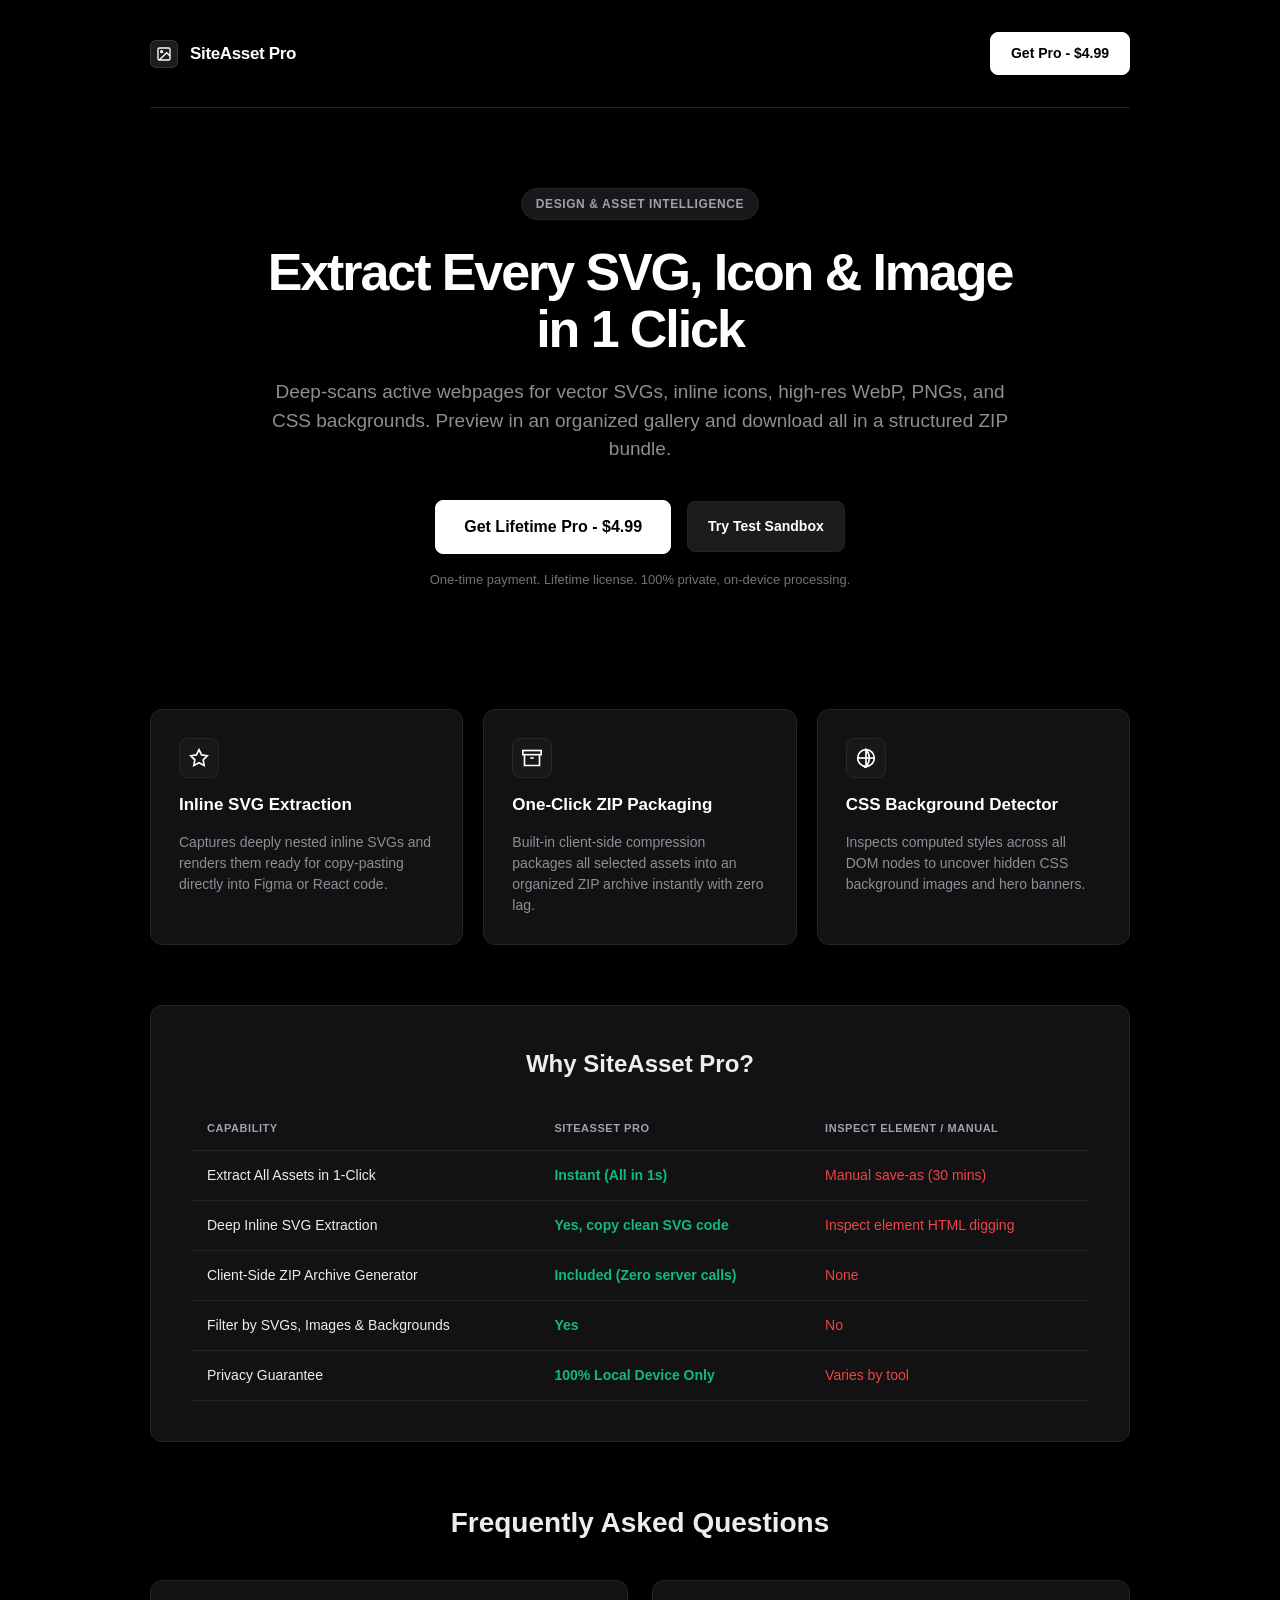
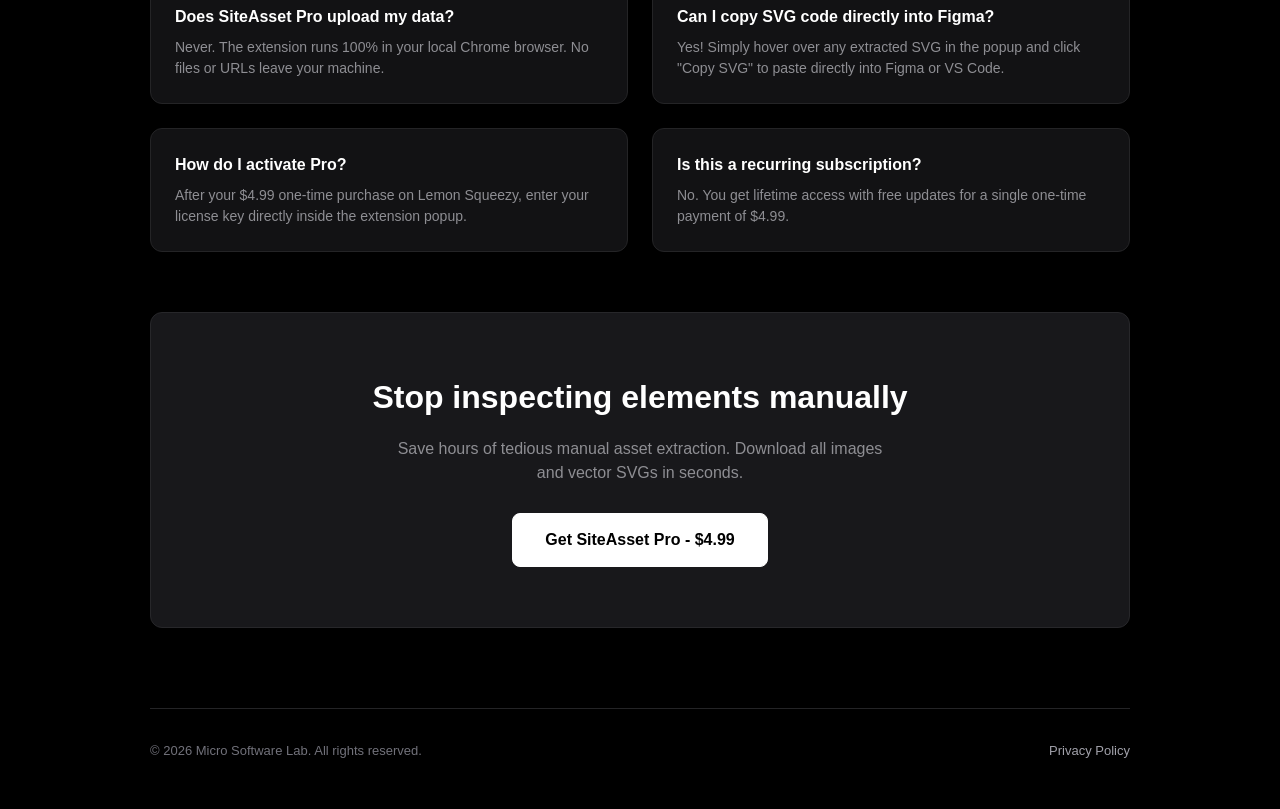
==== index.html @ fe5ff950 "feat: complete SiteAsset Pro extension with zip builder, landing page, and lemon squeezy integration" ====
<!DOCTYPE html>
<html lang="en">
<head>
  <meta charset="UTF-8">
  <meta name="viewport" content="width=device-width, initial-scale=1.0">
  <title>SiteAsset Pro - Bulk Web Asset & SVG Extractor</title>
  <meta name="description" content="Extract, preview, and download all SVGs, WebP, PNGs, and CSS background assets from any webpage in 1 click. Zero server dependency, 100% on-device.">
  <link rel="icon" type="image/png" href="icons/icon48.png">
  <style>
    :root {
      --bg: #000000;
      --card-bg: #121214;
      --border: #242426;
      --text: #ededed;
      --text-muted: #8e8e93;
      --accent: #ffffff;
      --accent-text: #000000;
      --radius: 12px;
    }
    * { box-sizing: border-box; margin: 0; padding: 0; }
    body {
      background: var(--bg);
      color: var(--text);
      font-family: -apple-system, BlinkMacSystemFont, "SF Pro Text", "Segoe UI", Roboto, Helvetica, Arial, sans-serif;
      line-height: 1.5;
      -webkit-font-smoothing: antialiased;
      padding: 0 20px;
    }
    .container {
      max-width: 980px;
      margin: 0 auto;
    }
    nav {
      display: flex;
      justify-content: space-between;
      align-items: center;
      padding: 32px 0;
      border-bottom: 1px solid var(--border);
    }
    .logo {
      display: flex;
      align-items: center;
      gap: 12px;
      font-weight: 700;
      font-size: 17px;
      letter-spacing: -0.02em;
      color: #fff;
    }
    .logo-icon {
      width: 28px;
      height: 28px;
      background: #1c1c1e;
      border: 1px solid #3a3a3c;
      border-radius: 6px;
      display: flex;
      align-items: center;
      justify-content: center;
    }
    .nav-actions {
      display: flex;
      align-items: center;
      gap: 16px;
    }
    .btn {
      display: inline-flex;
      align-items: center;
      justify-content: center;
      gap: 8px;
      padding: 10px 20px;
      border-radius: 8px;
      font-size: 14px;
      font-weight: 600;
      text-decoration: none;
      transition: all 0.15s ease;
      cursor: pointer;
    }
    .btn-primary {
      background: var(--accent);
      color: var(--accent-text);
      border: 1px solid #ffffff;
    }
    .btn-primary:hover {
      background: #e5e5ea;
      transform: translateY(-1px);
    }
    .btn-secondary {
      background: #1c1c1e;
      color: #fff;
      border: 1px solid var(--border);
    }
    .btn-secondary:hover {
      background: #2c2c2e;
    }
    header.hero {
      text-align: center;
      padding: 80px 0 60px;
      max-width: 760px;
      margin: 0 auto;
    }
    .pill {
      display: inline-flex;
      align-items: center;
      gap: 6px;
      padding: 6px 14px;
      border-radius: 999px;
      background: #18181b;
      border: 1px solid #27272a;
      font-size: 12px;
      font-weight: 600;
      color: #a1a1aa;
      margin-bottom: 24px;
      text-transform: uppercase;
      letter-spacing: 0.05em;
    }
    h1 {
      font-size: 52px;
      font-weight: 800;
      letter-spacing: -0.04em;
      line-height: 1.1;
      margin-bottom: 20px;
      color: #fff;
    }
    p.hero-sub {
      font-size: 19px;
      color: var(--text-muted);
      line-height: 1.5;
      margin-bottom: 36px;
      font-weight: 400;
    }
    .hero-cta {
      display: flex;
      justify-content: center;
      align-items: center;
      gap: 16px;
      margin-bottom: 16px;
    }
    .hero-meta {
      font-size: 13px;
      color: #71717a;
    }
    .features-grid {
      display: grid;
      grid-template-columns: repeat(auto-fit, minmax(280px, 1fr));
      gap: 20px;
      margin: 60px 0;
    }
    .feature-card {
      background: var(--card-bg);
      border: 1px solid var(--border);
      border-radius: var(--radius);
      padding: 28px;
      display: flex;
      flex-direction: column;
      gap: 14px;
    }
    .icon-box {
      width: 40px;
      height: 40px;
      border-radius: 8px;
      background: #18181b;
      border: 1px solid #27272a;
      display: flex;
      align-items: center;
      justify-content: center;
      color: #fff;
    }
    .feature-card h3 {
      font-size: 17px;
      font-weight: 600;
      color: #fff;
    }
    .feature-card p {
      font-size: 14px;
      color: var(--text-muted);
      line-height: 1.5;
    }
    .comparison-section {
      background: var(--card-bg);
      border: 1px solid var(--border);
      border-radius: var(--radius);
      padding: 40px;
      margin: 60px 0;
    }
    .comparison-section h2 {
      font-size: 24px;
      font-weight: 700;
      margin-bottom: 24px;
      text-align: center;
    }
    table {
      width: 100%;
      border-collapse: collapse;
      text-align: left;
      font-size: 14px;
    }
    th, td {
      padding: 14px 16px;
      border-bottom: 1px solid var(--border);
    }
    th {
      color: #a1a1aa;
      font-weight: 600;
      text-transform: uppercase;
      font-size: 11px;
      letter-spacing: 0.05em;
    }
    .check { color: #10b981; font-weight: 600; }
    .cross { color: #ef4444; }
    .faq-section {
      margin: 60px 0;
    }
    .faq-section h2 {
      font-size: 28px;
      font-weight: 700;
      text-align: center;
      margin-bottom: 36px;
    }
    .faq-grid {
      display: grid;
      grid-template-columns: 1fr 1fr;
      gap: 24px;
    }
    .faq-item {
      background: var(--card-bg);
      border: 1px solid var(--border);
      border-radius: var(--radius);
      padding: 24px;
    }
    .faq-item h4 {
      font-size: 16px;
      font-weight: 600;
      margin-bottom: 8px;
      color: #fff;
    }
    .faq-item p {
      font-size: 14px;
      color: var(--text-muted);
      line-height: 1.5;
    }
    .cta-banner {
      background: #18181b;
      border: 1px solid #27272a;
      border-radius: var(--radius);
      padding: 60px 24px;
      text-align: center;
      margin: 60px 0 80px;
    }
    .cta-banner h2 {
      font-size: 32px;
      font-weight: 800;
      margin-bottom: 16px;
      color: #fff;
    }
    .cta-banner p {
      color: var(--text-muted);
      max-width: 500px;
      margin: 0 auto 28px;
      font-size: 16px;
    }
    footer {
      border-top: 1px solid var(--border);
      padding: 32px 0 48px;
      display: flex;
      justify-content: space-between;
      font-size: 13px;
      color: #71717a;
    }
    footer a { color: #a1a1aa; text-decoration: none; }
    footer a:hover { color: #fff; }
    @media (max-width: 768px) {
      h1 { font-size: 36px; }
      .faq-grid { grid-template-columns: 1fr; }
    }
  </style>
</head>
<body>
  <div class="container">
    <nav>
      <div class="logo">
        <div class="logo-icon">
          <svg width="16" height="16" viewBox="0 0 24 24" fill="none" stroke="#fff" stroke-width="2">
            <rect x="3" y="3" width="18" height="18" rx="2" ry="2"></rect>
            <circle cx="8.5" cy="8.5" r="1.5"></circle>
            <polyline points="21 15 16 10 5 21"></polyline>
          </svg>
        </div>
        <span>SiteAsset Pro</span>
      </div>
      <div class="nav-actions">
        <a href="https://micro-software-lab.lemonsqueezy.com/checkout/buy/212e750c-0132-4e4e-be72-a9ae37970bdd" class="btn btn-primary">Get Pro - $4.99</a>
      </div>
    </nav>

    <header class="hero">
      <div class="pill">Design & Asset Intelligence</div>
      <h1>Extract Every SVG, Icon & Image in 1 Click</h1>
      <p class="hero-sub">Deep-scans active webpages for vector SVGs, inline icons, high-res WebP, PNGs, and CSS backgrounds. Preview in an organized gallery and download all in a structured ZIP bundle.</p>
      <div class="hero-cta">
        <a href="https://micro-software-lab.lemonsqueezy.com/checkout/buy/212e750c-0132-4e4e-be72-a9ae37970bdd" class="btn btn-primary" style="padding: 14px 28px; font-size: 16px;">Get Lifetime Pro - $4.99</a>
        <a href="demo-test.html" class="btn btn-secondary" style="padding: 14px 20px;">Try Test Sandbox</a>
      </div>
      <div class="hero-meta">One-time payment. Lifetime license. 100% private, on-device processing.</div>
    </header>

    <div class="features-grid">
      <div class="feature-card">
        <div class="icon-box">
          <svg width="20" height="20" viewBox="0 0 24 24" fill="none" stroke="currentColor" stroke-width="2">
            <path d="M12 2l3.09 6.26L22 9.27l-5 4.87 1.18 6.88L12 17.77l-6.18 3.25L7 14.14 2 9.27l6.91-1.01L12 2z"></path>
          </svg>
        </div>
        <h3>Inline SVG Extraction</h3>
        <p>Captures deeply nested inline SVGs and renders them ready for copy-pasting directly into Figma or React code.</p>
      </div>

      <div class="feature-card">
        <div class="icon-box">
          <svg width="20" height="20" viewBox="0 0 24 24" fill="none" stroke="currentColor" stroke-width="2">
            <polyline points="21 8 21 21 3 21 3 8"></polyline>
            <rect x="1" y="3" width="22" height="5"></rect>
            <line x1="10" y1="12" x2="14" y2="12"></line>
          </svg>
        </div>
        <h3>One-Click ZIP Packaging</h3>
        <p>Built-in client-side compression packages all selected assets into an organized ZIP archive instantly with zero lag.</p>
      </div>

      <div class="feature-card">
        <div class="icon-box">
          <svg width="20" height="20" viewBox="0 0 24 24" fill="none" stroke="currentColor" stroke-width="2">
            <circle cx="12" cy="12" r="10"></circle>
            <line x1="2" y1="12" x2="22" y2="12"></line>
            <path d="M12 2a15.3 15.3 0 0 1 4 10 15.3 15.3 0 0 1-4 10 15.3 15.3 0 0 1-4 10 15.3 15.3 0 0 1 4-10z"></path>
          </svg>
        </div>
        <h3>CSS Background Detector</h3>
        <p>Inspects computed styles across all DOM nodes to uncover hidden CSS background images and hero banners.</p>
      </div>
    </div>

    <div class="comparison-section">
      <h2>Why SiteAsset Pro?</h2>
      <table>
        <thead>
          <tr>
            <th>Capability</th>
            <th>SiteAsset Pro</th>
            <th>Inspect Element / Manual</th>
          </tr>
        </thead>
        <tbody>
          <tr>
            <td>Extract All Assets in 1-Click</td>
            <td class="check">Instant (All in 1s)</td>
            <td class="cross">Manual save-as (30 mins)</td>
          </tr>
          <tr>
            <td>Deep Inline SVG Extraction</td>
            <td class="check">Yes, copy clean SVG code</td>
            <td class="cross">Inspect element HTML digging</td>
          </tr>
          <tr>
            <td>Client-Side ZIP Archive Generator</td>
            <td class="check">Included (Zero server calls)</td>
            <td class="cross">None</td>
          </tr>
          <tr>
            <td>Filter by SVGs, Images & Backgrounds</td>
            <td class="check">Yes</td>
            <td class="cross">No</td>
          </tr>
          <tr>
            <td>Privacy Guarantee</td>
            <td class="check">100% Local Device Only</td>
            <td class="cross">Varies by tool</td>
          </tr>
        </tbody>
      </table>
    </div>

    <div class="faq-section">
      <h2>Frequently Asked Questions</h2>
      <div class="faq-grid">
        <div class="faq-item">
          <h4>Does SiteAsset Pro upload my data?</h4>
          <p>Never. The extension runs 100% in your local Chrome browser. No files or URLs leave your machine.</p>
        </div>
        <div class="faq-item">
          <h4>Can I copy SVG code directly into Figma?</h4>
          <p>Yes! Simply hover over any extracted SVG in the popup and click "Copy SVG" to paste directly into Figma or VS Code.</p>
        </div>
        <div class="faq-item">
          <h4>How do I activate Pro?</h4>
          <p>After your $4.99 one-time purchase on Lemon Squeezy, enter your license key directly inside the extension popup.</p>
        </div>
        <div class="faq-item">
          <h4>Is this a recurring subscription?</h4>
          <p>No. You get lifetime access with free updates for a single one-time payment of $4.99.</p>
        </div>
      </div>
    </div>

    <div class="cta-banner">
      <h2>Stop inspecting elements manually</h2>
      <p>Save hours of tedious manual asset extraction. Download all images and vector SVGs in seconds.</p>
      <a href="https://micro-software-lab.lemonsqueezy.com/checkout/buy/212e750c-0132-4e4e-be72-a9ae37970bdd" class="btn btn-primary" style="padding: 14px 32px; font-size: 16px;">Get SiteAsset Pro - $4.99</a>
    </div>

    <footer>
      <div>&copy; 2026 Micro Software Lab. All rights reserved.</div>
      <div>
        <a href="privacy.html">Privacy Policy</a>
      </div>
    </footer>
  </div>
</body>
</html>
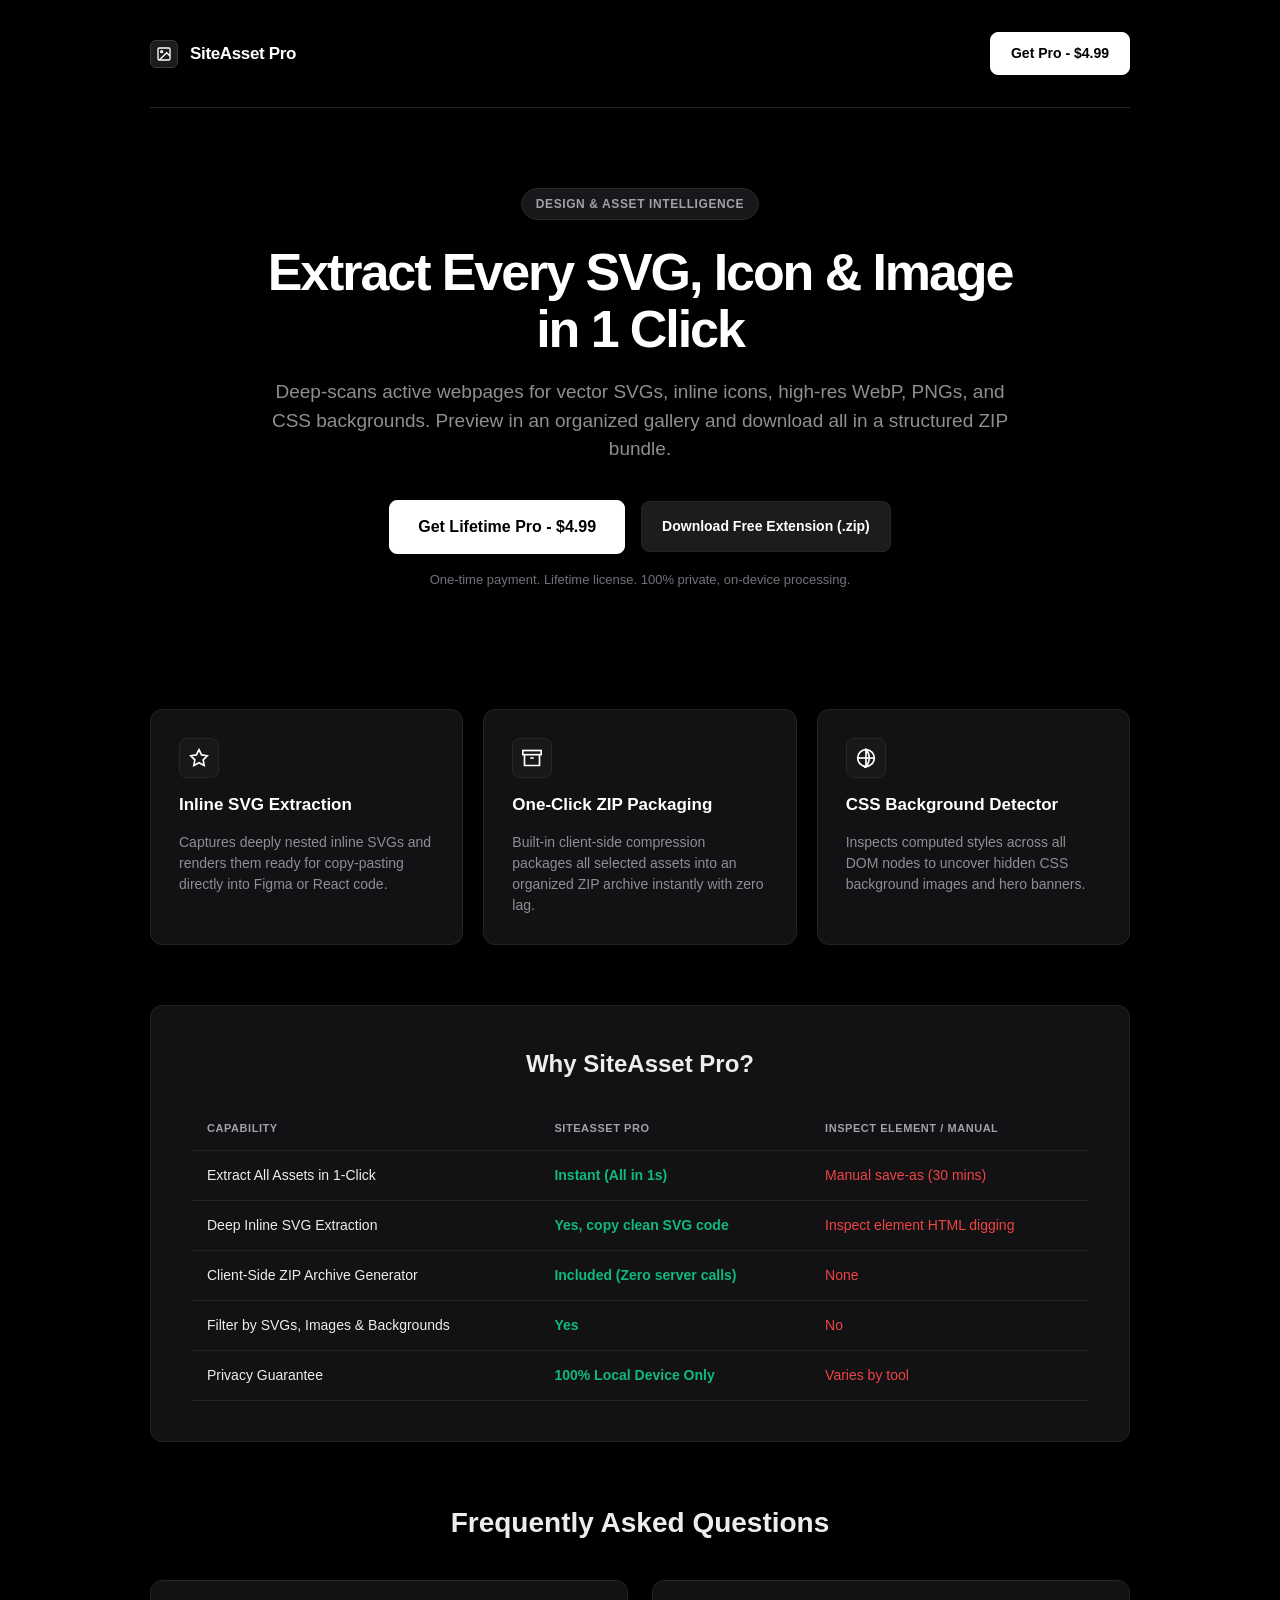
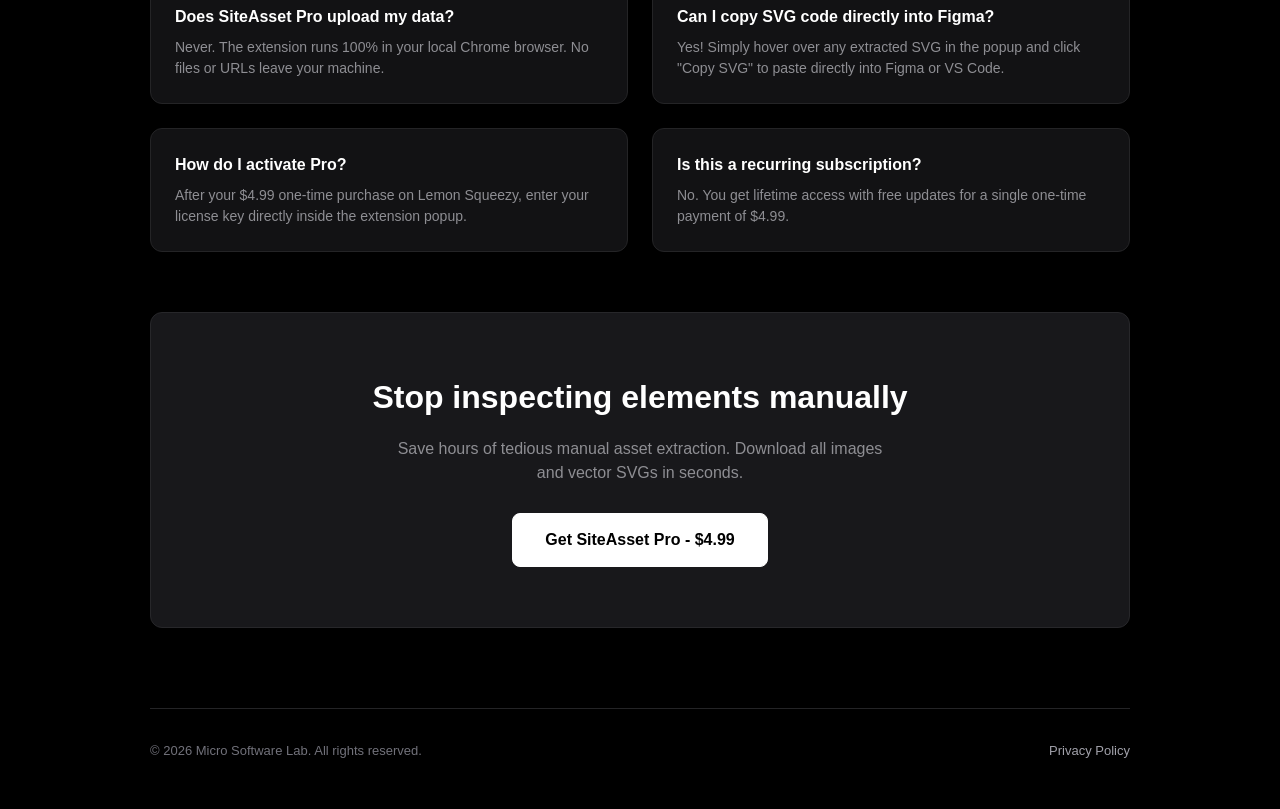
==== commit 9dad9801: "feat: add direct free zip release download button" ====
--- a/index.html
+++ b/index.html
@@ -297,7 +297,7 @@
       <p class="hero-sub">Deep-scans active webpages for vector SVGs, inline icons, high-res WebP, PNGs, and CSS backgrounds. Preview in an organized gallery and download all in a structured ZIP bundle.</p>
       <div class="hero-cta">
         <a href="https://micro-software-lab.lemonsqueezy.com/checkout/buy/212e750c-0132-4e4e-be72-a9ae37970bdd" class="btn btn-primary" style="padding: 14px 28px; font-size: 16px;">Get Lifetime Pro - $4.99</a>
-        <a href="demo-test.html" class="btn btn-secondary" style="padding: 14px 20px;">Try Test Sandbox</a>
+        <a href="https://github.com/joshuajaimon7/siteasset-pro/releases/latest/download/08-siteasset-pro.zip" class="btn btn-secondary" style="padding: 14px 20px;">Download Free Extension (.zip)</a>
       </div>
       <div class="hero-meta">One-time payment. Lifetime license. 100% private, on-device processing.</div>
     </header>
